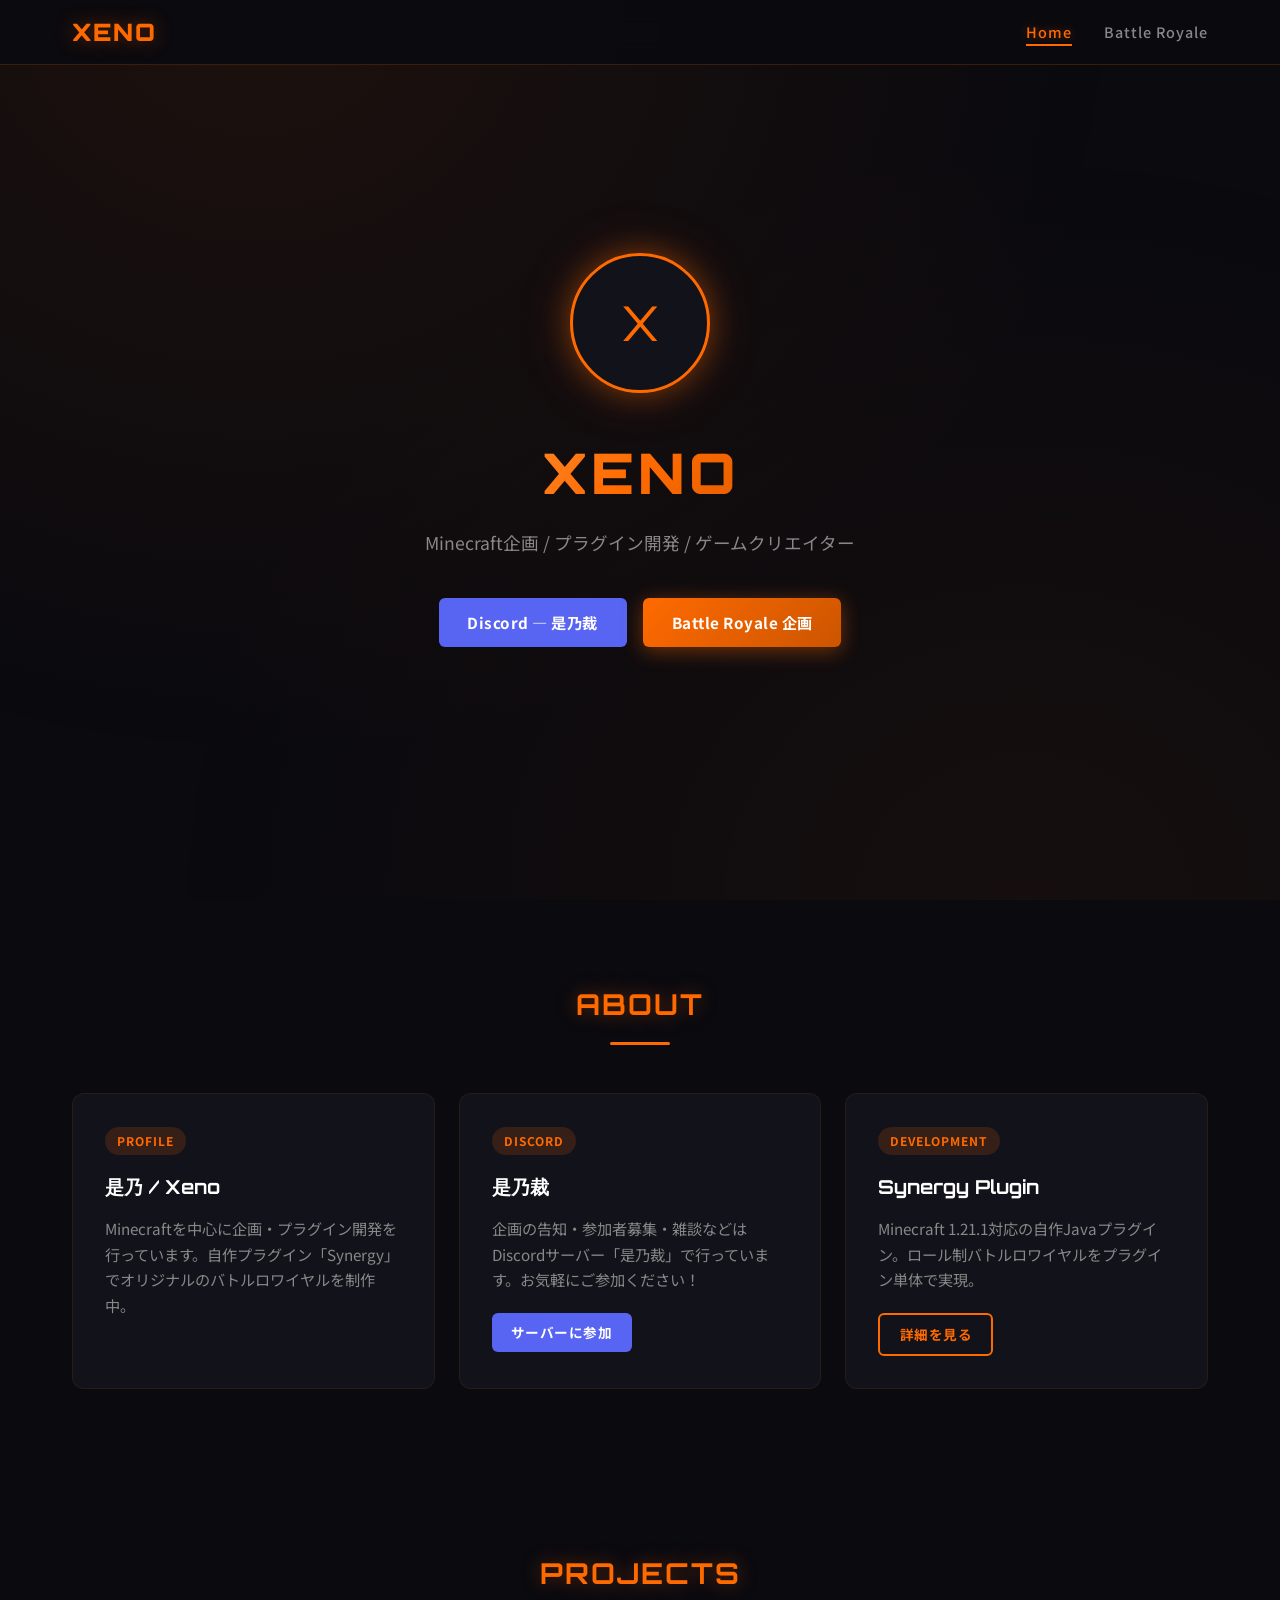
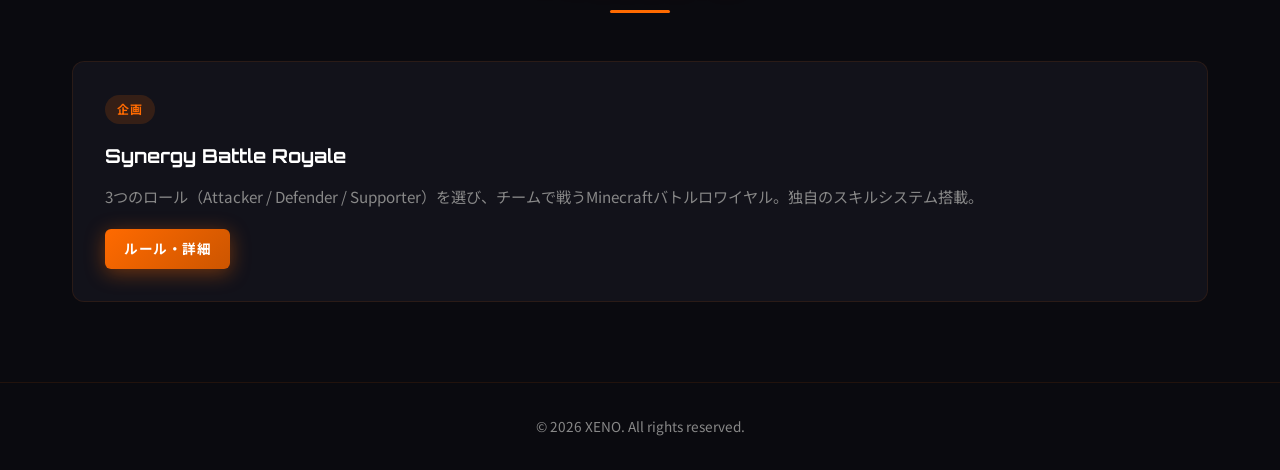
==== index.html @ 99a244e3 "Initial commit: xeno-site official website Co-Authored-By: Claude Opus 4.6 <noreply@anthropic.com>" ====
<!DOCTYPE html>
<html lang="ja">
<head>
  <meta charset="UTF-8">
  <meta name="viewport" content="width=device-width, initial-scale=1.0">
  <title>XENO - Official Site</title>
  <link rel="stylesheet" href="css/style.css">
</head>
<body>

<!-- ===== Header ===== -->
<header>
  <nav>
    <a href="index.html" class="nav-logo">XENO</a>
    <button class="nav-toggle" onclick="document.querySelector('.nav-links').classList.toggle('open')">
      <span></span><span></span><span></span>
    </button>
    <ul class="nav-links">
      <li><a href="index.html" class="active">Home</a></li>
      <li><a href="battleroyale.html">Battle Royale</a></li>
      <!-- 今後ページ追加時はここにリンクを足す -->
    </ul>
  </nav>
</header>

<!-- ===== Hero ===== -->
<div class="hero">
  <div class="hero-content">
    <div class="hero-icon">X</div>
    <h1>XENO</h1>
    <p class="subtitle">Minecraft企画 / プラグイン開発 / ゲームクリエイター</p>
    <div class="hero-links">
      <a href="https://discord.gg/KbKVsb4vrr" target="_blank" class="btn btn-discord">Discord — 是乃裁</a>
      <a href="battleroyale.html" class="btn btn-primary">Battle Royale 企画</a>
      <!-- 他のリンク（YouTube, X等）があれば追加 -->
    </div>
  </div>
</div>

<!-- ===== About ===== -->
<section id="about">
  <h2 class="section-title">About</h2>
  <div class="card-grid">
    <div class="card">
      <span class="card-tag">Profile</span>
      <h3>是乃 / Xeno</h3>
      <p>Minecraftを中心に企画・プラグイン開発を行っています。自作プラグイン「Synergy」でオリジナルのバトルロワイヤルを制作中。</p>
    </div>
    <div class="card">
      <span class="card-tag">Discord</span>
      <h3>是乃裁</h3>
      <p>企画の告知・参加者募集・雑談などはDiscordサーバー「是乃裁」で行っています。お気軽にご参加ください！</p>
      <a href="https://discord.gg/KbKVsb4vrr" target="_blank" class="btn btn-discord">サーバーに参加</a>
    </div>
    <div class="card">
      <span class="card-tag">Development</span>
      <h3>Synergy Plugin</h3>
      <p>Minecraft 1.21.1対応の自作Javaプラグイン。ロール制バトルロワイヤルをプラグイン単体で実現。</p>
      <a href="battleroyale.html" class="btn btn-outline">詳細を見る</a>
    </div>
  </div>
</section>

<!-- ===== Projects ===== -->
<section id="projects">
  <h2 class="section-title">Projects</h2>
  <div class="card-grid">
    <div class="card">
      <span class="card-tag">企画</span>
      <h3>Synergy Battle Royale</h3>
      <p>3つのロール（Attacker / Defender / Supporter）を選び、チームで戦うMinecraftバトルロワイヤル。独自のスキルシステム搭載。</p>
      <a href="battleroyale.html" class="btn btn-primary">ルール・詳細</a>
    </div>
    <!-- 企画が増えたらここにカードを追加 -->
  </div>
</section>

<!-- ===== Footer ===== -->
<footer>
  <p>&copy; 2026 XENO. All rights reserved.</p>
</footer>

</body>
</html>
---- css/style.css ----
/* ===== Base & Reset ===== */
@import url('https://fonts.googleapis.com/css2?family=Orbitron:wght@400;700;900&family=Noto+Sans+JP:wght@400;500;700&display=swap');

*, *::before, *::after {
  margin: 0;
  padding: 0;
  box-sizing: border-box;
}

:root {
  --orange: #ff6a00;
  --orange-light: #ff9a40;
  --orange-dark: #cc5500;
  --bg-dark: #0a0a0f;
  --bg-card: #12121a;
  --bg-card-hover: #1a1a25;
  --text: #e0e0e0;
  --text-dim: #888;
  --glow: rgba(255, 106, 0, 0.4);
}

html {
  scroll-behavior: smooth;
}

body {
  font-family: 'Noto Sans JP', sans-serif;
  background-color: var(--bg-dark);
  color: var(--text);
  line-height: 1.7;
  overflow-x: hidden;
}

/* ===== Background Effects ===== */
body::before {
  content: '';
  position: fixed;
  top: 0;
  left: 0;
  width: 100%;
  height: 100%;
  background:
    radial-gradient(ellipse at 20% 0%, rgba(255, 106, 0, 0.08) 0%, transparent 60%),
    radial-gradient(ellipse at 80% 100%, rgba(255, 106, 0, 0.05) 0%, transparent 60%);
  pointer-events: none;
  z-index: 0;
}

/* ===== Scrollbar ===== */
::-webkit-scrollbar { width: 8px; }
::-webkit-scrollbar-track { background: var(--bg-dark); }
::-webkit-scrollbar-thumb { background: var(--orange-dark); border-radius: 4px; }
::-webkit-scrollbar-thumb:hover { background: var(--orange); }

/* ===== Header / Nav ===== */
header {
  position: fixed;
  top: 0;
  width: 100%;
  z-index: 100;
  background: rgba(10, 10, 15, 0.9);
  backdrop-filter: blur(12px);
  border-bottom: 1px solid rgba(255, 106, 0, 0.2);
}

nav {
  max-width: 1200px;
  margin: 0 auto;
  padding: 0 2rem;
  height: 64px;
  display: flex;
  align-items: center;
  justify-content: space-between;
}

.nav-logo {
  font-family: 'Orbitron', sans-serif;
  font-weight: 900;
  font-size: 1.5rem;
  color: var(--orange);
  text-decoration: none;
  text-transform: uppercase;
  letter-spacing: 2px;
  text-shadow: 0 0 20px var(--glow);
}

.nav-links {
  display: flex;
  gap: 2rem;
  list-style: none;
}

.nav-links a {
  color: var(--text-dim);
  text-decoration: none;
  font-size: 0.9rem;
  font-weight: 500;
  letter-spacing: 1px;
  transition: color 0.3s, text-shadow 0.3s;
  position: relative;
}

.nav-links a::after {
  content: '';
  position: absolute;
  bottom: -4px;
  left: 0;
  width: 0;
  height: 2px;
  background: var(--orange);
  transition: width 0.3s;
}

.nav-links a:hover,
.nav-links a.active {
  color: var(--orange);
  text-shadow: 0 0 10px var(--glow);
}

.nav-links a:hover::after,
.nav-links a.active::after {
  width: 100%;
}

/* Hamburger (mobile) */
.nav-toggle {
  display: none;
  flex-direction: column;
  gap: 5px;
  cursor: pointer;
  background: none;
  border: none;
  padding: 4px;
}

.nav-toggle span {
  width: 24px;
  height: 2px;
  background: var(--orange);
  transition: transform 0.3s, opacity 0.3s;
}

/* ===== Hero Section ===== */
.hero {
  position: relative;
  min-height: 100vh;
  display: flex;
  align-items: center;
  justify-content: center;
  text-align: center;
  padding: 2rem;
  z-index: 1;
}

.hero-content {
  max-width: 700px;
}

.hero-icon {
  width: 140px;
  height: 140px;
  border-radius: 50%;
  border: 3px solid var(--orange);
  box-shadow: 0 0 30px var(--glow), 0 0 60px rgba(255, 106, 0, 0.15);
  margin: 0 auto 2rem;
  object-fit: cover;
  background: var(--bg-card);
  display: flex;
  align-items: center;
  justify-content: center;
  font-family: 'Orbitron', sans-serif;
  font-size: 3rem;
  color: var(--orange);
}

.hero h1 {
  font-family: 'Orbitron', sans-serif;
  font-size: clamp(2rem, 5vw, 3.5rem);
  font-weight: 900;
  text-transform: uppercase;
  letter-spacing: 4px;
  margin-bottom: 0.5rem;
  background: linear-gradient(135deg, var(--orange-light), var(--orange), var(--orange-dark));
  -webkit-background-clip: text;
  -webkit-text-fill-color: transparent;
  background-clip: text;
}

.hero .subtitle {
  font-size: 1.1rem;
  color: var(--text-dim);
  margin-bottom: 2.5rem;
}

.hero-links {
  display: flex;
  gap: 1rem;
  justify-content: center;
  flex-wrap: wrap;
}

/* ===== Buttons ===== */
.btn {
  display: inline-flex;
  align-items: center;
  gap: 0.5rem;
  padding: 0.75rem 1.8rem;
  border-radius: 6px;
  text-decoration: none;
  font-weight: 700;
  font-size: 0.95rem;
  letter-spacing: 0.5px;
  transition: all 0.3s;
  border: none;
  cursor: pointer;
}

.btn-primary {
  background: linear-gradient(135deg, var(--orange), var(--orange-dark));
  color: #fff;
  box-shadow: 0 4px 20px var(--glow);
}

.btn-primary:hover {
  transform: translateY(-2px);
  box-shadow: 0 6px 30px rgba(255, 106, 0, 0.5);
}

.btn-outline {
  background: transparent;
  color: var(--orange);
  border: 2px solid var(--orange);
}

.btn-outline:hover {
  background: rgba(255, 106, 0, 0.1);
  transform: translateY(-2px);
}

.btn-discord {
  background: #5865F2;
  color: #fff;
}

.btn-discord:hover {
  background: #4752c4;
  transform: translateY(-2px);
  box-shadow: 0 4px 20px rgba(88, 101, 242, 0.4);
}

/* ===== Sections ===== */
section {
  position: relative;
  z-index: 1;
  max-width: 1200px;
  margin: 0 auto;
  padding: 5rem 2rem;
}

.section-title {
  font-family: 'Orbitron', sans-serif;
  font-size: 1.8rem;
  font-weight: 700;
  text-transform: uppercase;
  letter-spacing: 2px;
  margin-bottom: 3rem;
  text-align: center;
  color: var(--orange);
  text-shadow: 0 0 20px var(--glow);
}

.section-title::after {
  content: '';
  display: block;
  width: 60px;
  height: 3px;
  background: var(--orange);
  margin: 0.8rem auto 0;
  border-radius: 2px;
}

/* ===== Cards Grid ===== */
.card-grid {
  display: grid;
  grid-template-columns: repeat(auto-fit, minmax(300px, 1fr));
  gap: 1.5rem;
}

.card {
  background: var(--bg-card);
  border: 1px solid rgba(255, 106, 0, 0.1);
  border-radius: 12px;
  padding: 2rem;
  transition: all 0.3s;
  position: relative;
  overflow: hidden;
}

.card::before {
  content: '';
  position: absolute;
  top: 0;
  left: 0;
  width: 100%;
  height: 3px;
  background: linear-gradient(90deg, transparent, var(--orange), transparent);
  opacity: 0;
  transition: opacity 0.3s;
}

.card:hover {
  background: var(--bg-card-hover);
  border-color: rgba(255, 106, 0, 0.3);
  transform: translateY(-4px);
  box-shadow: 0 8px 30px rgba(0, 0, 0, 0.3);
}

.card:hover::before {
  opacity: 1;
}

.card-tag {
  display: inline-block;
  padding: 0.25rem 0.75rem;
  background: rgba(255, 106, 0, 0.15);
  color: var(--orange);
  border-radius: 20px;
  font-size: 0.75rem;
  font-weight: 700;
  letter-spacing: 1px;
  text-transform: uppercase;
  margin-bottom: 1rem;
}

.card h3 {
  font-family: 'Orbitron', sans-serif;
  font-size: 1.2rem;
  margin-bottom: 0.75rem;
  color: #fff;
}

.card p {
  color: var(--text-dim);
  font-size: 0.95rem;
  margin-bottom: 1.2rem;
}

.card .btn {
  font-size: 0.85rem;
  padding: 0.5rem 1.2rem;
}

/* ===== Rules Page ===== */
.page-hero {
  padding-top: 120px;
  padding-bottom: 3rem;
  text-align: center;
}

.page-hero h1 {
  font-family: 'Orbitron', sans-serif;
  font-size: clamp(1.8rem, 4vw, 2.8rem);
  font-weight: 900;
  text-transform: uppercase;
  letter-spacing: 3px;
  background: linear-gradient(135deg, var(--orange-light), var(--orange));
  -webkit-background-clip: text;
  -webkit-text-fill-color: transparent;
  background-clip: text;
}

.page-hero p {
  color: var(--text-dim);
  margin-top: 0.5rem;
  font-size: 1.05rem;
}

.rules-container {
  max-width: 900px;
  margin: 0 auto;
  padding: 0 2rem 5rem;
}

.rule-block {
  background: var(--bg-card);
  border: 1px solid rgba(255, 106, 0, 0.1);
  border-radius: 12px;
  padding: 2rem;
  margin-bottom: 1.5rem;
  border-left: 4px solid var(--orange);
}

.rule-block h2 {
  font-family: 'Orbitron', sans-serif;
  font-size: 1.1rem;
  color: var(--orange);
  margin-bottom: 1rem;
  letter-spacing: 1px;
}

.rule-block ul {
  list-style: none;
  padding: 0;
}

.rule-block li {
  padding: 0.4rem 0;
  padding-left: 1.5rem;
  position: relative;
  color: var(--text);
}

.rule-block li::before {
  content: '>';
  position: absolute;
  left: 0;
  color: var(--orange);
  font-family: 'Orbitron', sans-serif;
  font-weight: 700;
}

/* Role cards */
.role-grid {
  display: grid;
  grid-template-columns: repeat(auto-fit, minmax(260px, 1fr));
  gap: 1.5rem;
  margin-top: 1.5rem;
}

.role-card {
  background: var(--bg-card);
  border: 1px solid rgba(255, 106, 0, 0.15);
  border-radius: 12px;
  padding: 1.5rem;
  text-align: center;
  transition: all 0.3s;
}

.role-card:hover {
  border-color: var(--orange);
  box-shadow: 0 0 20px rgba(255, 106, 0, 0.15);
}

.role-name {
  font-family: 'Orbitron', sans-serif;
  font-size: 1.1rem;
  font-weight: 700;
  margin-bottom: 0.3rem;
}

.role-card.attacker .role-name { color: #ff4444; }
.role-card.defender .role-name { color: #44aaff; }
.role-card.supporter .role-name { color: #44ff88; }

.role-slots {
  font-size: 0.8rem;
  color: var(--text-dim);
  margin-bottom: 0.8rem;
}

.role-card p {
  font-size: 0.9rem;
  color: var(--text-dim);
}

/* ===== Footer ===== */
footer {
  position: relative;
  z-index: 1;
  text-align: center;
  padding: 2rem;
  border-top: 1px solid rgba(255, 106, 0, 0.1);
  color: var(--text-dim);
  font-size: 0.85rem;
}

footer a {
  color: var(--orange);
  text-decoration: none;
}

footer a:hover {
  text-shadow: 0 0 8px var(--glow);
}

/* ===== Responsive ===== */
@media (max-width: 768px) {
  .nav-toggle {
    display: flex;
  }

  .nav-links {
    position: fixed;
    top: 64px;
    left: 0;
    width: 100%;
    flex-direction: column;
    background: rgba(10, 10, 15, 0.97);
    padding: 2rem;
    gap: 1.5rem;
    transform: translateY(-120%);
    transition: transform 0.3s;
  }

  .nav-links.open {
    transform: translateY(0);
  }

  .hero-links {
    flex-direction: column;
    align-items: center;
  }

  .card-grid {
    grid-template-columns: 1fr;
  }
}
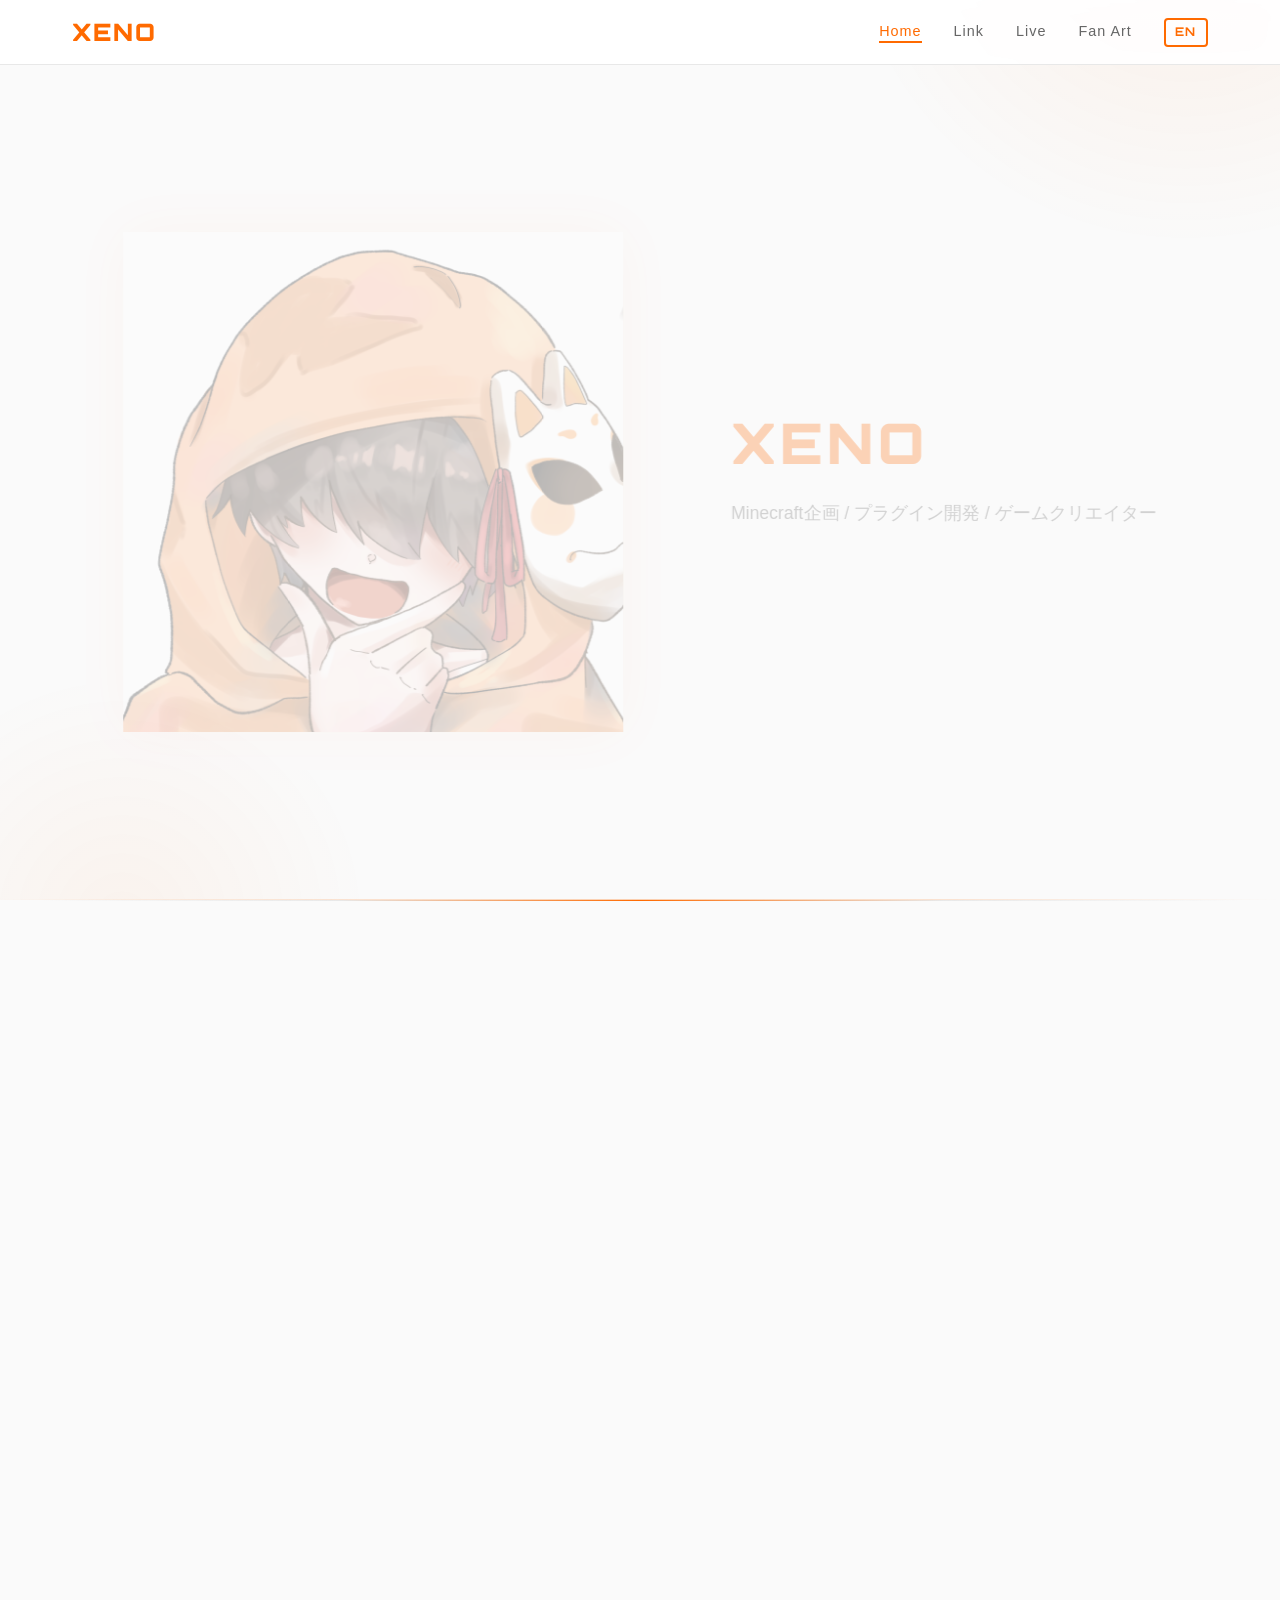
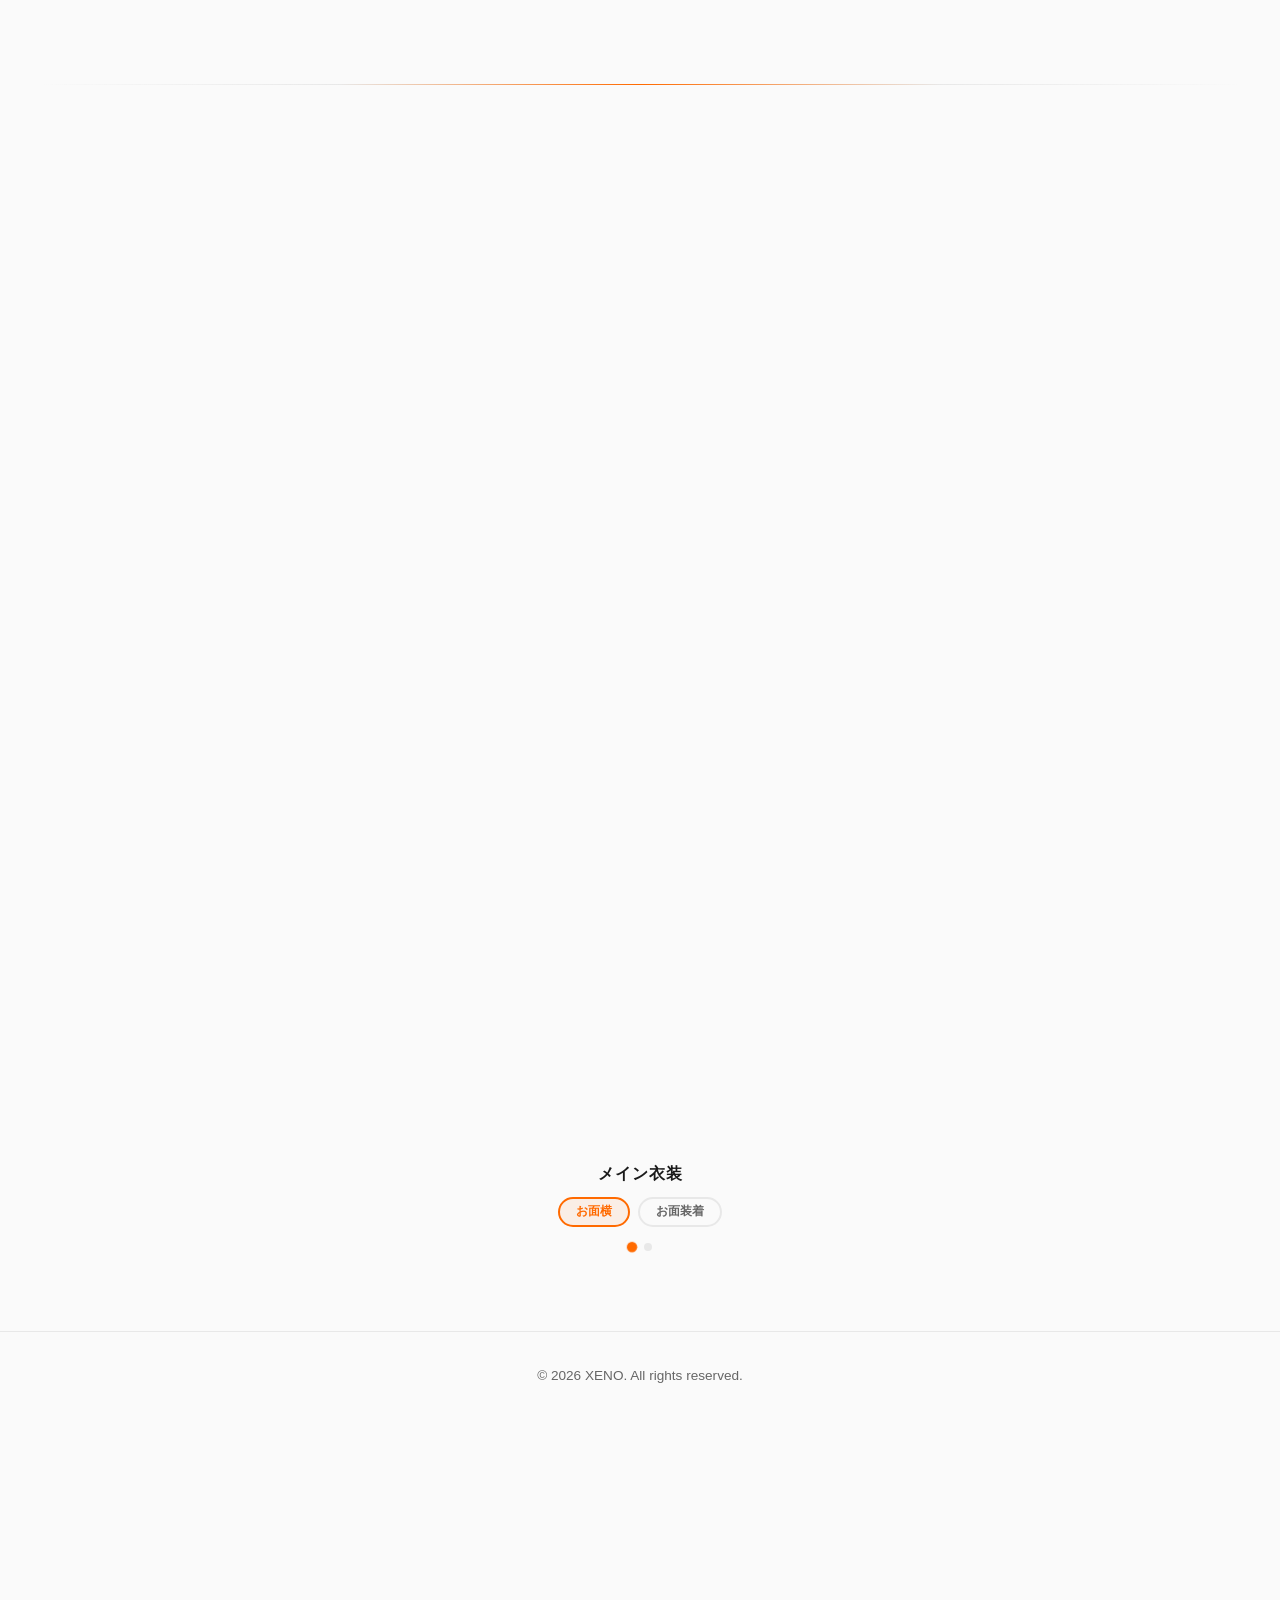
==== commit fdea64c9: "Add UX improvements: back-to-top button, scroll progress bar, image skeleton - Back-to-top button on" ====
--- a/index.html
+++ b/index.html
@@ -2,83 +2,11 @@
 <html lang="ja">
 <head>
   <meta charset="UTF-8">
-  <meta name="viewport" content="width=device-width, initial-scale=1.0">
-  <title>XENO - Official Site</title>
-  <link rel="stylesheet" href="css/style.css">
+  <meta http-equiv="refresh" content="0;url=/home">
+  <title>是乃公式サイト</title>
+  <link rel="icon" href="/favicon.svg" type="image/svg+xml">
 </head>
 <body>
-
-<!-- ===== Header ===== -->
-<header>
-  <nav>
-    <a href="index.html" class="nav-logo">XENO</a>
-    <button class="nav-toggle" onclick="document.querySelector('.nav-links').classList.toggle('open')">
-      <span></span><span></span><span></span>
-    </button>
-    <ul class="nav-links">
-      <li><a href="index.html" class="active">Home</a></li>
-      <li><a href="battleroyale.html">Battle Royale</a></li>
-      <!-- 今後ページ追加時はここにリンクを足す -->
-    </ul>
-  </nav>
-</header>
-
-<!-- ===== Hero ===== -->
-<div class="hero">
-  <div class="hero-content">
-    <div class="hero-icon">X</div>
-    <h1>XENO</h1>
-    <p class="subtitle">Minecraft企画 / プラグイン開発 / ゲームクリエイター</p>
-    <div class="hero-links">
-      <a href="https://discord.gg/KbKVsb4vrr" target="_blank" class="btn btn-discord">Discord — 是乃裁</a>
-      <a href="battleroyale.html" class="btn btn-primary">Battle Royale 企画</a>
-      <!-- 他のリンク（YouTube, X等）があれば追加 -->
-    </div>
-  </div>
-</div>
-
-<!-- ===== About ===== -->
-<section id="about">
-  <h2 class="section-title">About</h2>
-  <div class="card-grid">
-    <div class="card">
-      <span class="card-tag">Profile</span>
-      <h3>是乃 / Xeno</h3>
-      <p>Minecraftを中心に企画・プラグイン開発を行っています。自作プラグイン「Synergy」でオリジナルのバトルロワイヤルを制作中。</p>
-    </div>
-    <div class="card">
-      <span class="card-tag">Discord</span>
-      <h3>是乃裁</h3>
-      <p>企画の告知・参加者募集・雑談などはDiscordサーバー「是乃裁」で行っています。お気軽にご参加ください！</p>
-      <a href="https://discord.gg/KbKVsb4vrr" target="_blank" class="btn btn-discord">サーバーに参加</a>
-    </div>
-    <div class="card">
-      <span class="card-tag">Development</span>
-      <h3>Synergy Plugin</h3>
-      <p>Minecraft 1.21.1対応の自作Javaプラグイン。ロール制バトルロワイヤルをプラグイン単体で実現。</p>
-      <a href="battleroyale.html" class="btn btn-outline">詳細を見る</a>
-    </div>
-  </div>
-</section>
-
-<!-- ===== Projects ===== -->
-<section id="projects">
-  <h2 class="section-title">Projects</h2>
-  <div class="card-grid">
-    <div class="card">
-      <span class="card-tag">企画</span>
-      <h3>Synergy Battle Royale</h3>
-      <p>3つのロール（Attacker / Defender / Supporter）を選び、チームで戦うMinecraftバトルロワイヤル。独自のスキルシステム搭載。</p>
-      <a href="battleroyale.html" class="btn btn-primary">ルール・詳細</a>
-    </div>
-    <!-- 企画が増えたらここにカードを追加 -->
-  </div>
-</section>
-
-<!-- ===== Footer ===== -->
-<footer>
-  <p>&copy; 2026 XENO. All rights reserved.</p>
-</footer>
-
+  <p><a href="/home">Redirecting...</a></p>
 </body>
 </html>
